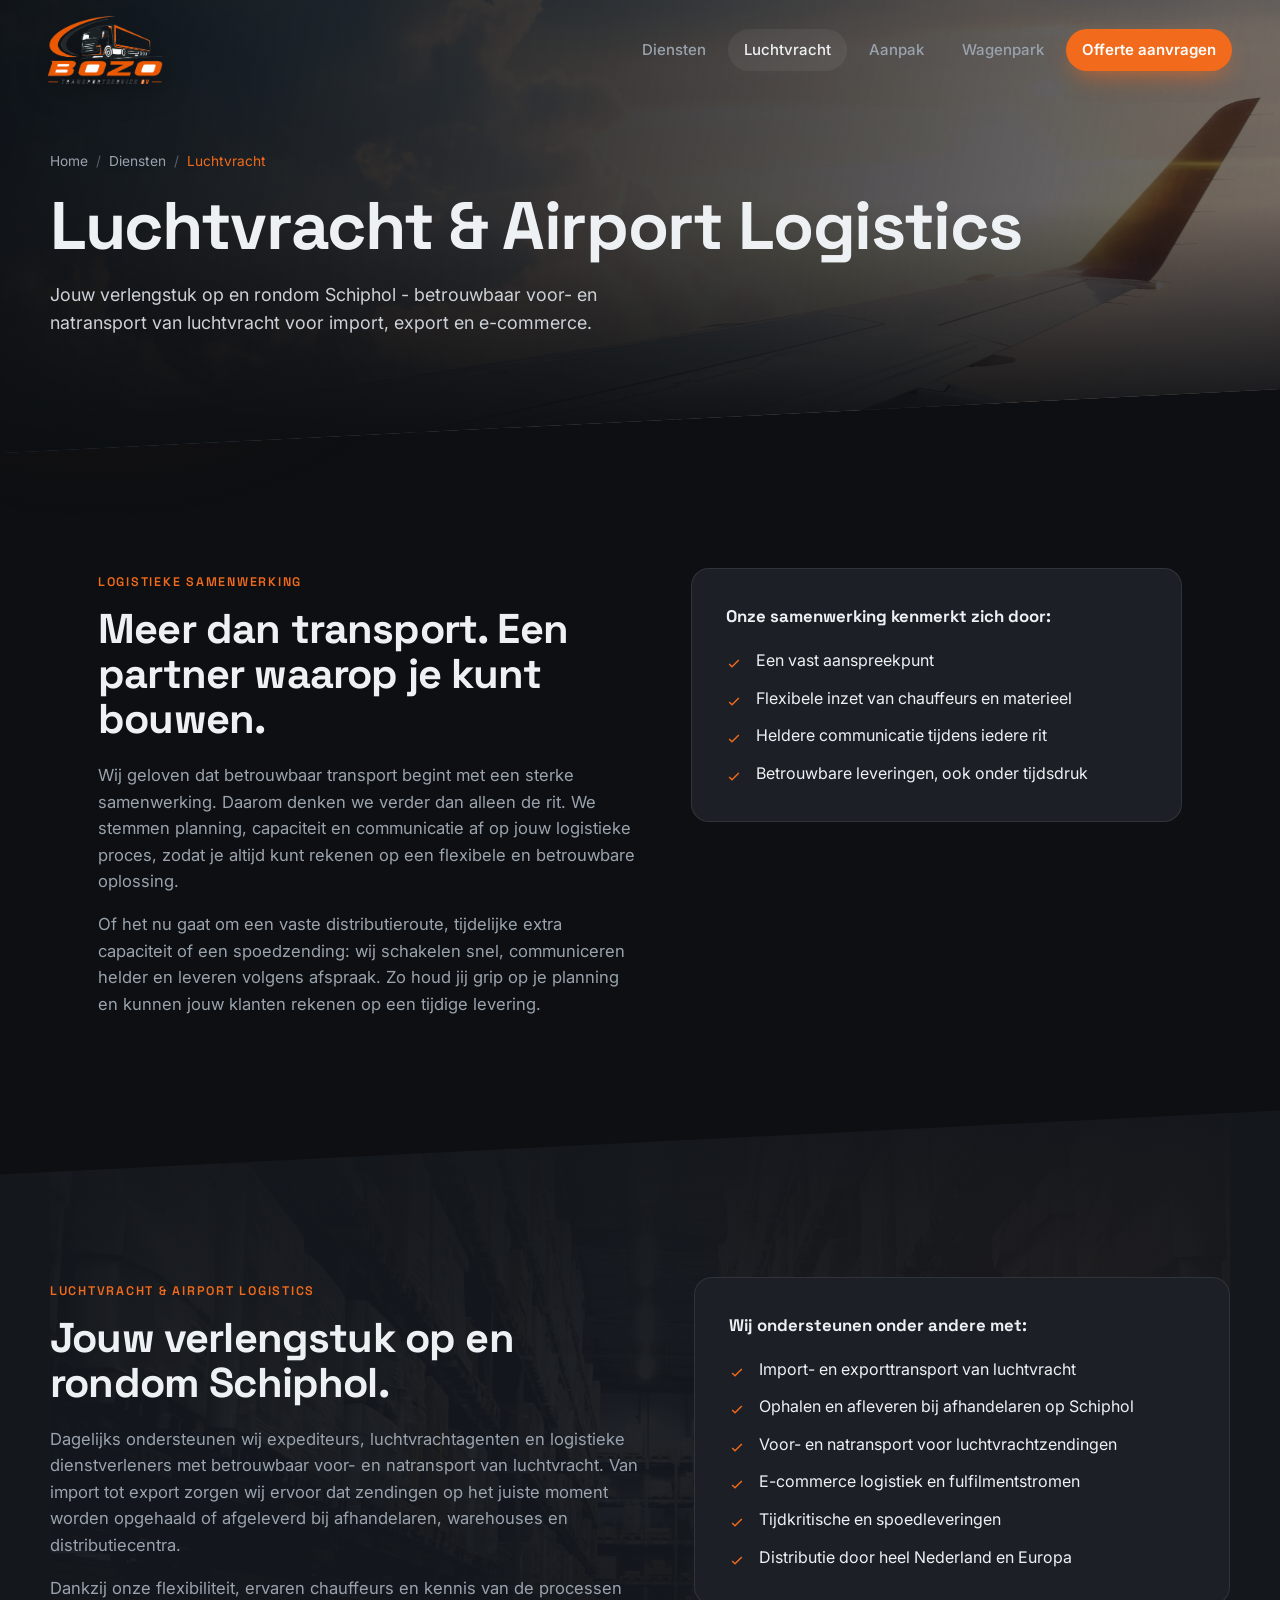
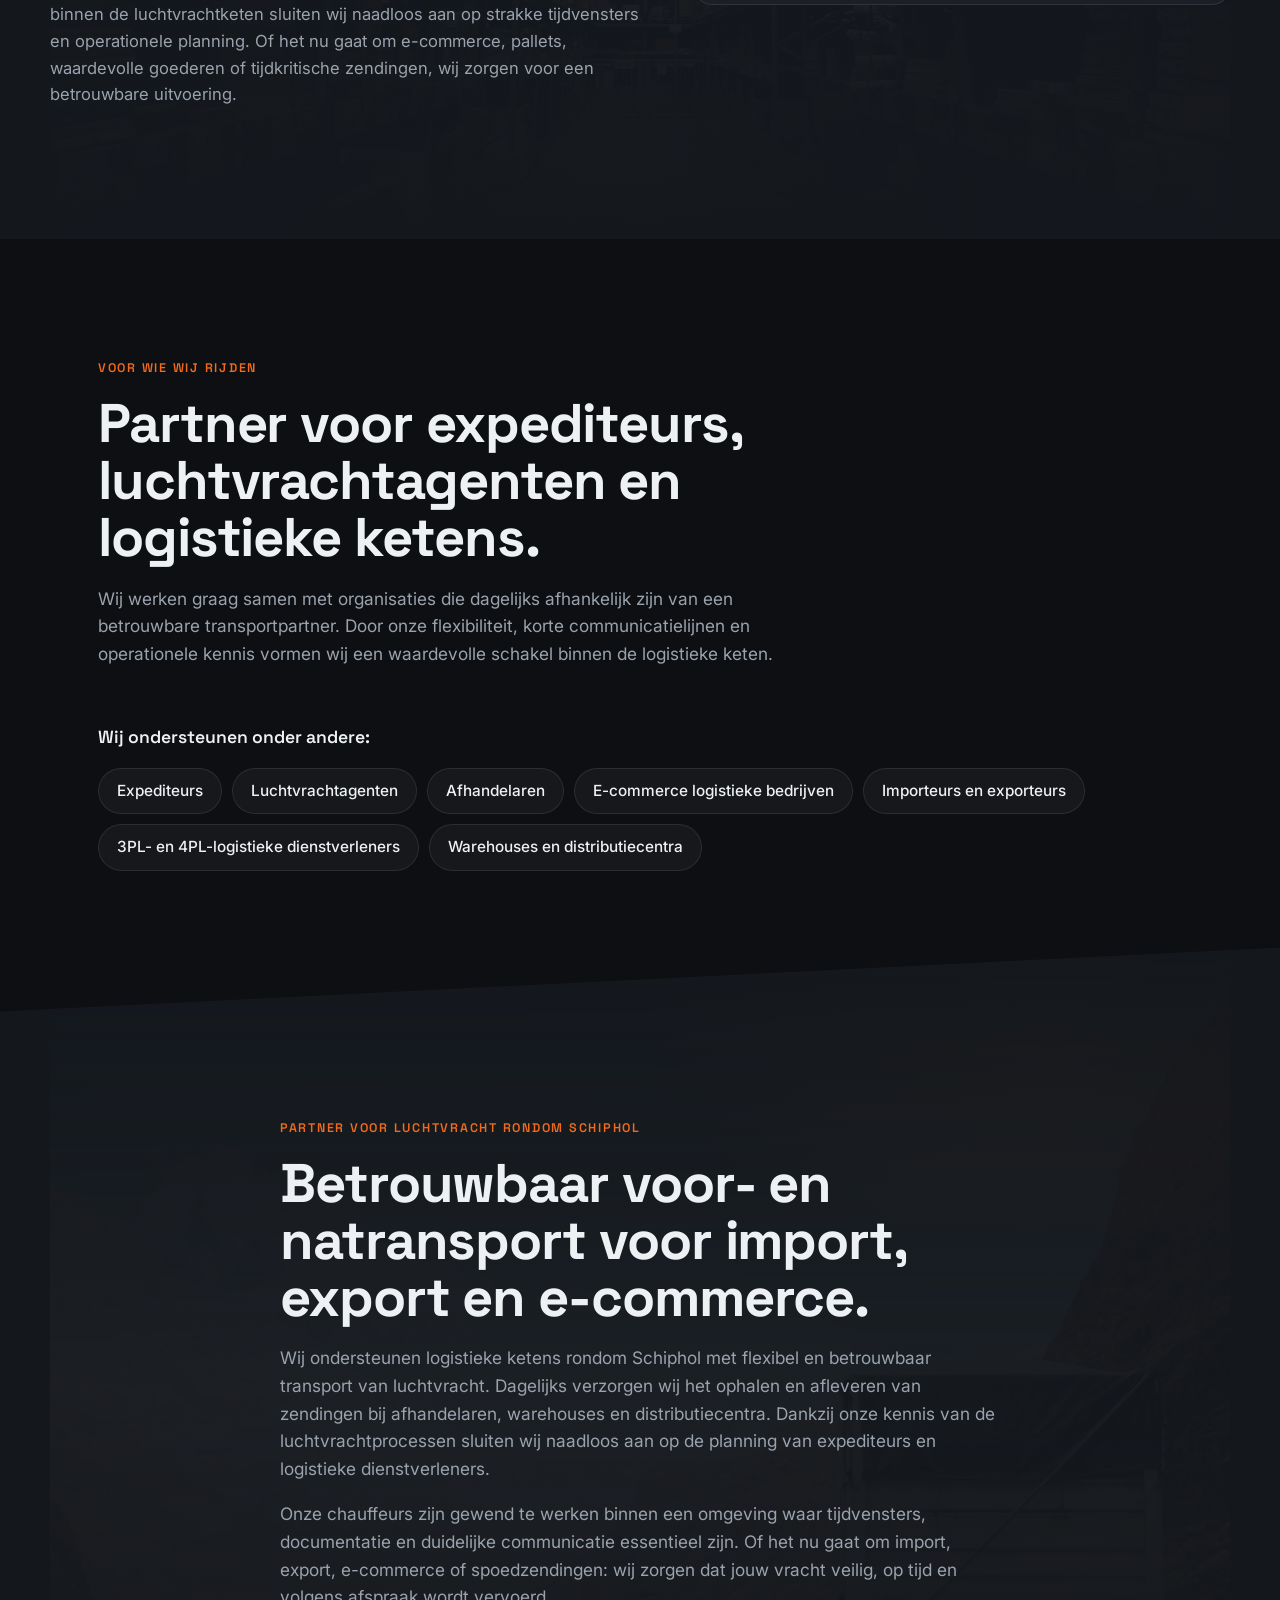
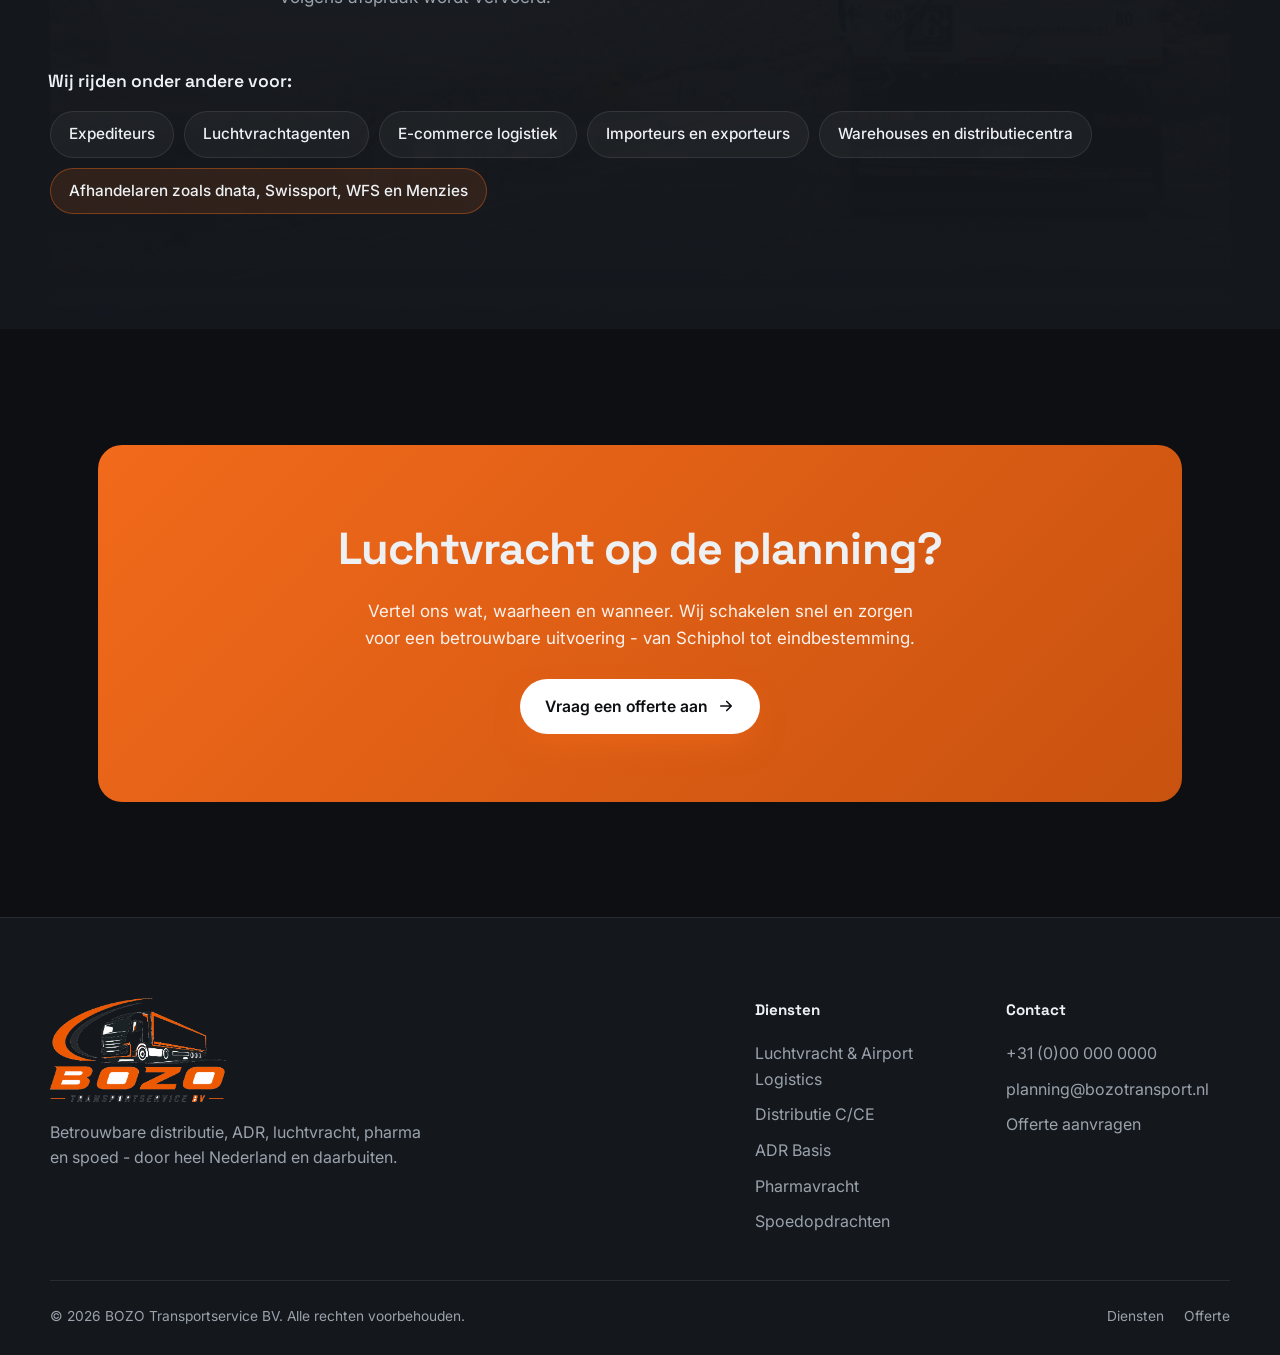
==== diensten/luchtvracht/index.html @ 722cf1f4 "Dienstenpagina + luchtvracht-submap met airport logistics content Co-Authored-By: Claude Opus 4.8 <n" ====
<!DOCTYPE html>
<html lang="nl">
<head>
  <meta charset="UTF-8" />
  <meta name="viewport" content="width=device-width, initial-scale=1.0" />
  <title>Luchtvracht &amp; Airport Logistics - BOZO Transportservice BV</title>
  <meta name="description" content="Betrouwbaar voor- en natransport van luchtvracht op en rondom Schiphol. BOZO Transportservice ondersteunt expediteurs, luchtvrachtagenten en logistieke ketens met import-, export- en e-commercetransport." />
  <link rel="icon" type="image/png" href="../../assets/logo.png" />
  <link rel="preconnect" href="https://fonts.googleapis.com" />
  <link rel="preconnect" href="https://fonts.gstatic.com" crossorigin />
  <link href="https://fonts.googleapis.com/css2?family=Space+Grotesk:wght@400;500;600;700&family=Inter:wght@400;500;600&display=swap" rel="stylesheet" />
  <link rel="stylesheet" href="../../styles.css" />
</head>
<body>
  <div class="bg-glow" aria-hidden="true"></div>

  <header class="nav scrolled" id="nav">
    <a href="../../" class="brand" aria-label="BOZO Transportservice home">
      <img src="../../assets/logo.png" alt="BOZO Transportservice BV" class="brand-logo" />
    </a>
    <nav class="nav-links" aria-label="Hoofdmenu">
      <a href="../">Diensten</a>
      <a href="./" class="active">Luchtvracht</a>
      <a href="../../#aanpak">Aanpak</a>
      <a href="../../#wagenpark">Wagenpark</a>
      <a href="../../#offerte" class="nav-cta">Offerte aanvragen</a>
    </nav>
    <button class="nav-toggle" id="navToggle" aria-label="Menu openen" aria-expanded="false">
      <span></span><span></span>
    </button>
  </header>

  <div class="mobile-menu" id="mobileMenu" aria-hidden="true">
    <a href="../">Diensten</a>
    <a href="./">Luchtvracht</a>
    <a href="../../#aanpak">Aanpak</a>
    <a href="../../#wagenpark">Wagenpark</a>
    <a href="../../#offerte">Offerte aanvragen</a>
  </div>

  <main>
    <section class="page-hero">
      <div class="page-hero-media" aria-hidden="true">
        <img src="../../assets/luchtvracht.jpg" alt="" />
      </div>
      <div class="page-hero-inner">
        <div class="breadcrumb reveal">
          <a href="../../">Home</a><span class="sep">/</span><a href="../">Diensten</a><span class="sep">/</span><span class="current">Luchtvracht</span>
        </div>
        <h1 class="reveal">Luchtvracht &amp; Airport Logistics</h1>
        <p class="lead reveal">Jouw verlengstuk op en rondom Schiphol - betrouwbaar voor- en natransport van luchtvracht voor import, export en e-commerce.</p>
      </div>
    </section>

    <!-- Blok 1: Logistieke samenwerking -->
    <section class="section">
      <div class="info-grid reveal">
        <div class="info-copy">
          <span class="eyebrow">Logistieke samenwerking</span>
          <h2>Meer dan transport. Een partner waarop je kunt bouwen.</h2>
          <p>Wij geloven dat betrouwbaar transport begint met een sterke samenwerking. Daarom denken we verder dan alleen de rit. We stemmen planning, capaciteit en communicatie af op jouw logistieke proces, zodat je altijd kunt rekenen op een flexibele en betrouwbare oplossing.</p>
          <p>Of het nu gaat om een vaste distributieroute, tijdelijke extra capaciteit of een spoedzending: wij schakelen snel, communiceren helder en leveren volgens afspraak. Zo houd jij grip op je planning en kunnen jouw klanten rekenen op een tijdige levering.</p>
        </div>
        <div class="info-card">
          <h3>Onze samenwerking kenmerkt zich door:</h3>
          <ul class="fleet-list">
            <li>Een vast aanspreekpunt</li>
            <li>Flexibele inzet van chauffeurs en materieel</li>
            <li>Heldere communicatie tijdens iedere rit</li>
            <li>Betrouwbare leveringen, ook onder tijdsdruk</li>
          </ul>
        </div>
      </div>
    </section>

    <!-- Blok 2: Luchtvracht & Airport Logistics -->
    <section class="section section-dark slant-top">
      <div class="band-media" aria-hidden="true">
        <img src="../../assets/warehouse.jpg" alt="" />
      </div>
      <div class="info-grid reveal">
        <div class="info-copy">
          <span class="eyebrow">Luchtvracht &amp; Airport Logistics</span>
          <h2>Jouw verlengstuk op en rondom Schiphol.</h2>
          <p>Dagelijks ondersteunen wij expediteurs, luchtvrachtagenten en logistieke dienstverleners met betrouwbaar voor- en natransport van luchtvracht. Van import tot export zorgen wij ervoor dat zendingen op het juiste moment worden opgehaald of afgeleverd bij afhandelaren, warehouses en distributiecentra.</p>
          <p>Dankzij onze flexibiliteit, ervaren chauffeurs en kennis van de processen binnen de luchtvrachtketen sluiten wij naadloos aan op strakke tijdvensters en operationele planning. Of het nu gaat om e-commerce, pallets, waardevolle goederen of tijdkritische zendingen, wij zorgen voor een betrouwbare uitvoering.</p>
        </div>
        <div class="info-card">
          <h3>Wij ondersteunen onder andere met:</h3>
          <ul class="fleet-list">
            <li>Import- en exporttransport van luchtvracht</li>
            <li>Ophalen en afleveren bij afhandelaren op Schiphol</li>
            <li>Voor- en natransport voor luchtvrachtzendingen</li>
            <li>E-commerce logistiek en fulfilmentstromen</li>
            <li>Tijdkritische en spoedleveringen</li>
            <li>Distributie door heel Nederland en Europa</li>
          </ul>
        </div>
      </div>
    </section>

    <!-- Blok 3: Voor wie wij rijden -->
    <section class="section">
      <div class="section-head reveal">
        <span class="eyebrow">Voor wie wij rijden</span>
        <h2>Partner voor expediteurs, luchtvrachtagenten en logistieke ketens.</h2>
        <p>Wij werken graag samen met organisaties die dagelijks afhankelijk zijn van een betrouwbare transportpartner. Door onze flexibiliteit, korte communicatielijnen en operationele kennis vormen wij een waardevolle schakel binnen de logistieke keten.</p>
      </div>
      <p class="prose-lead reveal">Wij ondersteunen onder andere:</p>
      <ul class="chip-list reveal">
        <li>Expediteurs</li>
        <li>Luchtvrachtagenten</li>
        <li>Afhandelaren</li>
        <li>E-commerce logistieke bedrijven</li>
        <li>Importeurs en exporteurs</li>
        <li>3PL- en 4PL-logistieke dienstverleners</li>
        <li>Warehouses en distributiecentra</li>
      </ul>
    </section>

    <!-- Blok 4: Partner voor luchtvracht rondom Schiphol -->
    <section class="section section-dark slant-top">
      <div class="band-media band-media--soft" aria-hidden="true">
        <img src="../../assets/fleet.jpg" alt="" />
      </div>
      <div class="section-head reveal">
        <span class="eyebrow">Partner voor luchtvracht rondom Schiphol</span>
        <h2>Betrouwbaar voor- en natransport voor import, export en e-commerce.</h2>
        <p>Wij ondersteunen logistieke ketens rondom Schiphol met flexibel en betrouwbaar transport van luchtvracht. Dagelijks verzorgen wij het ophalen en afleveren van zendingen bij afhandelaren, warehouses en distributiecentra. Dankzij onze kennis van de luchtvrachtprocessen sluiten wij naadloos aan op de planning van expediteurs en logistieke dienstverleners.</p>
        <p>Onze chauffeurs zijn gewend te werken binnen een omgeving waar tijdvensters, documentatie en duidelijke communicatie essentieel zijn. Of het nu gaat om import, export, e-commerce of spoedzendingen: wij zorgen dat jouw vracht veilig, op tijd en volgens afspraak wordt vervoerd.</p>
      </div>
      <p class="prose-lead reveal">Wij rijden onder andere voor:</p>
      <ul class="chip-list reveal">
        <li>Expediteurs</li>
        <li>Luchtvrachtagenten</li>
        <li>E-commerce logistiek</li>
        <li>Importeurs en exporteurs</li>
        <li>Warehouses en distributiecentra</li>
        <li class="highlight">Afhandelaren zoals dnata, Swissport, WFS en Menzies</li>
      </ul>
    </section>

    <section class="section">
      <div class="cta-banner reveal">
        <h2>Luchtvracht op de planning?</h2>
        <p>Vertel ons wat, waarheen en wanneer. Wij schakelen snel en zorgen voor een betrouwbare uitvoering - van Schiphol tot eindbestemming.</p>
        <a href="../../#offerte" class="btn btn-primary">Vraag een offerte aan
          <svg viewBox="0 0 24 24" width="18" height="18" fill="none" stroke="currentColor" stroke-width="2.2" stroke-linecap="round" stroke-linejoin="round"><path d="M5 12h14M13 6l6 6-6 6"/></svg>
        </a>
      </div>
    </section>
  </main>

  <footer class="footer">
    <div class="footer-top">
      <div class="footer-brand">
        <img src="../../assets/logo.png" alt="BOZO Transportservice BV" class="footer-logo" />
        <p>Betrouwbare distributie, ADR, luchtvracht, pharma en spoed - door heel Nederland en daarbuiten.</p>
      </div>
      <div class="footer-cols">
        <div class="footer-col">
          <h4>Diensten</h4>
          <a href="./">Luchtvracht &amp; Airport Logistics</a>
          <a href="../">Distributie C/CE</a>
          <a href="../">ADR Basis</a>
          <a href="../">Pharmavracht</a>
          <a href="../">Spoedopdrachten</a>
        </div>
        <div class="footer-col">
          <h4>Contact</h4>
          <a href="tel:+31000000000">+31 (0)00 000 0000</a>
          <a href="mailto:planning@bozotransport.nl">planning@bozotransport.nl</a>
          <a href="../../#offerte">Offerte aanvragen</a>
        </div>
      </div>
    </div>
    <div class="footer-bottom">
      <span>&copy; <span id="year"></span> BOZO Transportservice BV. Alle rechten voorbehouden.</span>
      <span class="footer-links">
        <a href="../">Diensten</a>
        <a href="../../#offerte">Offerte</a>
      </span>
    </div>
  </footer>

  <script src="../../script.js"></script>
</body>
</html>
---- styles.css ----
/* ============================================================
   BOZO Transportservice BV  -  custom stylesheet
   Tech & dynamisch  -  orange / charcoal
   ============================================================ */

:root {
  --orange:      #f26a1b;
  --orange-soft: #ff8a3d;
  --ink:         #0d0f12;   /* near-black */
  --ink-2:       #14171c;   /* dark panel */
  --ink-3:       #1c2026;   /* card */
  --line:        rgba(255,255,255,.09);
  --text:        #eef1f4;
  --muted:       #9aa3ad;
  --radius:      18px;
  --maxw:        1180px;
  --ease:        cubic-bezier(.2,.7,.2,1);
}

* { margin: 0; padding: 0; box-sizing: border-box; }

html { scroll-behavior: smooth; }

body {
  background: var(--ink);
  color: var(--text);
  font-family: 'Inter', system-ui, -apple-system, sans-serif;
  line-height: 1.6;
  overflow-x: hidden;
  -webkit-font-smoothing: antialiased;
}

h1, h2, h3, h4, .brand-text { font-family: 'Space Grotesk', sans-serif; }

a { color: inherit; text-decoration: none; }
img { display: block; max-width: 100%; }

.accent { color: var(--orange); }

/* ambient glow */
.bg-glow {
  position: fixed; inset: 0; z-index: 0; pointer-events: none;
  background:
    radial-gradient(560px 360px at 78% -4%, rgba(242,106,27,.22), transparent 70%),
    radial-gradient(620px 520px at 8% 18%, rgba(242,106,27,.08), transparent 70%);
}

main, .footer { position: relative; z-index: 1; }

/* ------------------------------------------------------------ NAV */
.nav {
  position: fixed; top: 0; left: 0; right: 0; z-index: 50;
  display: flex; align-items: center; justify-content: space-between;
  padding: 16px clamp(18px, 4vw, 48px);
  transition: background .3s var(--ease), border-color .3s var(--ease), padding .3s var(--ease);
  border-bottom: 1px solid transparent;
}
.nav.scrolled {
  background: rgba(13,15,18,.82);
  backdrop-filter: blur(14px);
  border-bottom-color: var(--line);
  padding-top: 10px; padding-bottom: 10px;
}
.brand { display: inline-flex; align-items: center; }
.brand-logo {
  height: 68px; width: auto;
  filter: drop-shadow(0 6px 16px rgba(0,0,0,.45));
  transition: height .3s var(--ease), transform .3s var(--ease);
}
.nav.scrolled .brand-logo { height: 56px; }
.brand-logo:hover { transform: translateY(-2px); }

.nav-links { display: flex; align-items: center; gap: 6px; }
.nav-links a {
  padding: 9px 16px; border-radius: 999px; font-size: .94rem; font-weight: 500;
  color: var(--muted); transition: color .2s, background .2s;
}
.nav-links a:hover { color: var(--text); background: rgba(255,255,255,.05); }
.nav-cta {
  background: var(--orange) !important; color: #fff !important;
  font-weight: 600 !important;
  box-shadow: 0 10px 24px -8px rgba(242,106,27,.7);
}
.nav-cta:hover { background: var(--orange-soft) !important; transform: translateY(-1px); }

.nav-toggle { display: none; flex-direction: column; gap: 6px; background: none; border: 0; cursor: pointer; padding: 8px; }
.nav-toggle span { width: 26px; height: 2px; background: var(--text); transition: .3s var(--ease); }
.nav-toggle.open span:first-child { transform: translateY(8px) rotate(45deg); }
.nav-toggle.open span:last-child { transform: translateY(-0px) rotate(-45deg); }

.mobile-menu {
  position: fixed; inset: 0 0 auto 0; z-index: 45;
  background: rgba(13,15,18,.97); backdrop-filter: blur(16px);
  display: flex; flex-direction: column; padding: 120px 28px 32px;
  gap: 6px; transform: translateY(-110%); transition: transform .4s var(--ease);
  border-bottom: 1px solid var(--line);
}
.mobile-menu.open { transform: translateY(0); }
.mobile-menu a { font-family: 'Space Grotesk'; font-size: 1.5rem; padding: 14px 4px; border-bottom: 1px solid var(--line); }

/* ------------------------------------------------------------ BUTTONS */
.btn {
  display: inline-flex; align-items: center; gap: 9px;
  padding: 14px 24px; border-radius: 999px; font-weight: 600; font-size: .98rem;
  cursor: pointer; border: 1px solid transparent; transition: all .25s var(--ease);
}
.btn svg { transition: transform .25s var(--ease); }
.btn:hover svg { transform: translateX(4px); }
.btn-primary { background: var(--orange); color: #fff; box-shadow: 0 14px 34px -12px rgba(242,106,27,.8); }
.btn-primary:hover { background: var(--orange-soft); transform: translateY(-2px); box-shadow: 0 20px 40px -12px rgba(242,106,27,.85); }
.btn-ghost { background: rgba(255,255,255,.04); border-color: var(--line); color: var(--text); }
.btn-ghost:hover { background: rgba(255,255,255,.09); transform: translateY(-2px); }
.btn-block { width: 100%; justify-content: center; margin-top: 6px; }

/* ------------------------------------------------------------ HERO */
.hero {
  position: relative; min-height: 100svh;
  display: flex; align-items: center;
  padding: 120px clamp(18px,4vw,48px) 120px;
  /* diagonal cut into the next section */
  clip-path: polygon(0 0, 100% 0, 100% calc(100% - 6vw), 0 100%);
}
.hero-media { position: absolute; inset: 0; z-index: -1; }
.hero-media img { width: 100%; height: 100%; object-fit: cover; object-position: 60% center; }
.hero-shade {
  position: absolute; inset: 0;
  background:
    linear-gradient(100deg, rgba(13,15,18,.96) 0%, rgba(13,15,18,.82) 38%, rgba(13,15,18,.45) 68%, rgba(13,15,18,.7) 100%),
    linear-gradient(0deg, rgba(13,15,18,.95) 2%, transparent 40%),
    radial-gradient(700px 380px at 12% 60%, rgba(242,106,27,.28), transparent 70%);
}
.hero-inner { max-width: var(--maxw); width: 100%; margin: 0 auto; }

.hero-tag {
  display: inline-flex; align-items: center; gap: 10px;
  padding: 8px 16px; border-radius: 999px; font-size: .85rem; font-weight: 500;
  background: rgba(255,255,255,.06); border: 1px solid var(--line); color: var(--text);
  margin-bottom: 26px;
}
.pulse { width: 9px; height: 9px; border-radius: 50%; background: var(--orange); box-shadow: 0 0 0 0 rgba(242,106,27,.7); animation: pulse 2s infinite; }
@keyframes pulse { 0%{box-shadow:0 0 0 0 rgba(242,106,27,.6)} 70%{box-shadow:0 0 0 12px rgba(242,106,27,0)} 100%{box-shadow:0 0 0 0 rgba(242,106,27,0)} }

.hero-title { font-size: clamp(2.8rem, 8vw, 6rem); line-height: .98; letter-spacing: -.02em; font-weight: 700; }
.hero-title .line { display: block; overflow: hidden; }
.hero-sub { max-width: 620px; margin: 26px 0 0; color: #d3d8dd; font-size: clamp(1rem,1.4vw,1.18rem); }
.hero-sub--2 { color: var(--muted); font-size: clamp(.95rem,1.2vw,1.02rem); margin-top: 16px; margin-bottom: 34px; }
.hero-actions { margin-top: 34px; }
.hero-actions { display: flex; flex-wrap: wrap; gap: 14px; }

.hero-stats { display: flex; flex-wrap: wrap; gap: clamp(24px,5vw,64px); margin-top: 56px; }
.stat { display: flex; flex-direction: column; }
.stat .num, .stat .suffix { font-family: 'Space Grotesk'; font-size: clamp(2rem,4vw,2.8rem); font-weight: 700; line-height: 1; }
.stat .suffix { color: var(--orange); display: inline; }
.stat > .num { display: inline; }
.stat small { color: var(--muted); margin-top: 8px; font-size: .9rem; }

/* ------------------------------------------------------------ MARQUEE */
.marquee {
  background: var(--orange); color: #fff; overflow: hidden;
  padding: 16px 0; white-space: nowrap;
  border-top: 1px solid rgba(255,255,255,.2); border-bottom: 1px solid rgba(0,0,0,.15);
  margin-top: -4vw; position: relative; z-index: 2;
}
.marquee-track { display: inline-flex; align-items: center; gap: 28px; animation: marquee 26s linear infinite; }
.marquee-track span { font-family: 'Space Grotesk'; font-weight: 600; font-size: 1.05rem; letter-spacing: .02em; }
.marquee-track .dot { opacity: .55; }
@keyframes marquee { to { transform: translateX(-50%); } }

/* ------------------------------------------------------------ SECTIONS */
.section { position: relative; padding: clamp(72px,9vw,128px) clamp(18px,4vw,48px); max-width: var(--maxw); margin: 0 auto; }
.section-dark { max-width: none; margin: 0; }
.section-dark > * { max-width: var(--maxw); margin-left: auto; margin-right: auto; }

/* diagonal section variants */
.slant-top    { clip-path: polygon(0 5vw, 100% 0, 100% 100%, 0 100%); margin-top: -3vw; padding-top: clamp(110px,13vw,180px); }
.slant-bottom { clip-path: polygon(0 0, 100% 0, 100% calc(100% - 5vw), 0 100%); padding-bottom: clamp(110px,13vw,180px); }

.section-dark { background: var(--ink-2); }
.band-media { position: absolute; inset: 0; z-index: 0; overflow: hidden; }
.band-media img { width: 100%; height: 100%; object-fit: cover; opacity: .14; }
.band-media::after {
  content: ""; position: absolute; inset: 0;
  background: linear-gradient(180deg, var(--ink-2) 0%, rgba(20,23,28,.6) 45%, var(--ink-2) 100%),
              radial-gradient(600px 300px at 85% 10%, rgba(242,106,27,.18), transparent 70%);
}
.band-media--soft img { opacity: .1; }
.section-dark > *:not(.band-media) { position: relative; z-index: 1; }

.section-head { max-width: 720px; margin-bottom: 56px; }
.eyebrow {
  display: inline-block; font-family: 'Space Grotesk'; font-weight: 600;
  letter-spacing: .14em; text-transform: uppercase; font-size: .78rem;
  color: var(--orange); margin-bottom: 16px;
}
.section-head h2, .fleet-copy h2, .quote-intro h2 {
  font-size: clamp(2rem, 4.6vw, 3.4rem); line-height: 1.05; letter-spacing: -.02em; font-weight: 700;
}
.section-head p { color: var(--muted); margin-top: 18px; font-size: 1.08rem; }

/* ------------------------------------------------------------ SERVICES */
.services { display: grid; grid-template-columns: repeat(3, 1fr); gap: 18px; }
.service {
  position: relative; background: var(--ink-3); border: 1px solid var(--line);
  border-radius: var(--radius); padding: 30px 28px 32px; overflow: hidden;
  transition: transform .35s var(--ease), border-color .35s var(--ease), background .35s var(--ease);
}
.service::before {
  content: ""; position: absolute; left: 0; top: 0; height: 3px; width: 0; background: var(--orange);
  transition: width .4s var(--ease);
}
.service:hover { transform: translateY(-6px); border-color: rgba(242,106,27,.45); background: #20252c; }
.service:hover::before { width: 100%; }
.service-top { display: flex; align-items: center; justify-content: space-between; margin-bottom: 22px; }
.service-num { font-family: 'Space Grotesk'; font-weight: 700; color: rgba(255,255,255,.16); font-size: 2.4rem; line-height: 1; }
.service-icon { width: 48px; height: 48px; display: grid; place-items: center; border-radius: 12px; background: rgba(242,106,27,.12); color: var(--orange); border: 1px solid rgba(242,106,27,.25); }
.service-icon svg { width: 26px; height: 26px; }
.service h3 { font-size: 1.28rem; margin-bottom: 10px; letter-spacing: -.01em; }
.service p { color: var(--muted); font-size: .98rem; }

/* featured service (Luchtvracht) */
.service-feature {
  background: linear-gradient(160deg, rgba(242,106,27,.16), rgba(28,32,38,.6));
  border-color: rgba(242,106,27,.5);
}
.service-feature::before { width: 100%; }
.service-feature .service-icon { background: var(--orange); color: #fff; border-color: transparent; }
.service-feature .service-num { color: rgba(242,106,27,.35); }
.service-flag {
  display: inline-block; margin-bottom: 10px; padding: 4px 12px; border-radius: 999px;
  background: var(--orange); color: #fff; font-family: 'Space Grotesk'; font-weight: 600;
  font-size: .72rem; letter-spacing: .08em; text-transform: uppercase;
}

.service-cta {
  background: linear-gradient(135deg, var(--orange), #c8520f);
  border: 0; display: flex; flex-direction: column; justify-content: center; color: #fff;
}
.service-cta::before { display: none; }
.service-cta:hover { transform: translateY(-6px); background: linear-gradient(135deg, var(--orange-soft), var(--orange)); }
.service-cta h3 { font-size: 1.5rem; }
.service-cta p { color: rgba(255,255,255,.9); }
.service-cta-arrow { position: absolute; top: 24px; right: 24px; opacity: .9; transition: transform .3s var(--ease); }
.service-cta:hover .service-cta-arrow { transform: translate(4px,-4px); }

/* ------------------------------------------------------------ STEPS */
.steps { display: grid; grid-template-columns: repeat(4, 1fr); gap: 18px; }
.step { position: relative; padding: 28px 22px; background: rgba(255,255,255,.03); border: 1px solid var(--line); border-radius: var(--radius); }
.step-line { position: absolute; top: 50px; right: -9px; width: 18px; height: 2px; background: var(--orange); opacity: .5; }
.step-num { font-family: 'Space Grotesk'; font-weight: 700; color: var(--orange); font-size: 1.1rem; }
.step h3 { margin: 14px 0 8px; font-size: 1.2rem; }
.step p { color: var(--muted); font-size: .95rem; }

/* ------------------------------------------------------------ FLEET */
.fleet { display: grid; grid-template-columns: 1fr 1fr; gap: clamp(32px,5vw,72px); align-items: center; }
.fleet-copy p { color: var(--muted); margin: 20px 0 24px; font-size: 1.05rem; }
.fleet-list { list-style: none; display: grid; gap: 12px; margin-bottom: 30px; }
.fleet-list li { position: relative; padding-left: 30px; color: var(--text); }
.fleet-list li::before {
  content: ""; position: absolute; left: 0; top: 7px; width: 16px; height: 16px;
  background: var(--orange); border-radius: 4px;
  -webkit-mask: url("data:image/svg+xml,%3Csvg xmlns='http://www.w3.org/2000/svg' viewBox='0 0 24 24'%3E%3Cpath fill='%23000' d='M9 16.2l-3.5-3.5L4 14.2 9 19.2 20 8.2l-1.5-1.5z'/%3E%3C/svg%3E") center/contain no-repeat;
          mask: url("data:image/svg+xml,%3Csvg xmlns='http://www.w3.org/2000/svg' viewBox='0 0 24 24'%3E%3Cpath fill='%23000' d='M9 16.2l-3.5-3.5L4 14.2 9 19.2 20 8.2l-1.5-1.5z'/%3E%3C/svg%3E") center/contain no-repeat;
}

.fleet-visual { display: grid; gap: 16px; }
.fleet-photo { position: relative; border-radius: var(--radius); overflow: hidden; border: 1px solid var(--line); box-shadow: 0 30px 60px -30px rgba(0,0,0,.8); }
.fleet-photo img { width: 100%; height: 320px; object-fit: cover; transition: transform .8s var(--ease); }
.fleet-photo:hover img { transform: scale(1.06); }
.fleet-photo-tag {
  position: absolute; left: 14px; bottom: 14px; padding: 7px 14px; border-radius: 999px;
  background: rgba(13,15,18,.7); backdrop-filter: blur(8px); border: 1px solid var(--line);
  font-size: .82rem; font-weight: 500;
}
.fleet-badges { display: grid; grid-template-columns: repeat(4, 1fr); gap: 10px; }
.fleet-badge { background: var(--ink-3); border: 1px solid var(--line); border-radius: 14px; padding: 16px 12px; text-align: center; transition: border-color .3s, transform .3s; }
.fleet-badge:hover { border-color: rgba(242,106,27,.45); transform: translateY(-4px); }
.fleet-badge span { display: block; font-family: 'Space Grotesk'; font-weight: 700; font-size: 1.5rem; color: var(--orange); }
.fleet-badge small { color: var(--muted); font-size: .76rem; line-height: 1.3; display: block; margin-top: 6px; }

/* ------------------------------------------------------------ QUOTE */
.quote { display: grid; grid-template-columns: .85fr 1.15fr; gap: clamp(32px,5vw,64px); align-items: start; }
.quote-intro p { color: var(--muted); margin: 18px 0 28px; font-size: 1.05rem; }
.quote-contact { display: grid; gap: 12px; }
.quote-contact-item { display: inline-flex; align-items: center; gap: 12px; color: var(--text); font-weight: 500; transition: color .2s; }
.quote-contact-item svg { color: var(--orange); }
.quote-contact-item:hover { color: var(--orange); }

.quote-form { background: var(--ink-3); border: 1px solid var(--line); border-radius: var(--radius); padding: clamp(22px,3vw,34px); }
.field-row { display: grid; grid-template-columns: 1fr 1fr; gap: 16px; }
.field { margin-bottom: 16px; display: flex; flex-direction: column; }
.field label { font-size: .85rem; font-weight: 500; color: var(--muted); margin-bottom: 8px; }
.field input, .field select, .field textarea {
  background: var(--ink); border: 1px solid var(--line); border-radius: 12px;
  padding: 13px 15px; color: var(--text); font-family: inherit; font-size: .98rem;
  transition: border-color .2s, box-shadow .2s; resize: vertical;
}
.field input:focus, .field select:focus, .field textarea:focus {
  outline: none; border-color: var(--orange); box-shadow: 0 0 0 3px rgba(242,106,27,.18);
}
.field input.invalid, .field textarea.invalid { border-color: #ff5a5a; box-shadow: 0 0 0 3px rgba(255,90,90,.15); }
.field select { appearance: none; background-image: url("data:image/svg+xml,%3Csvg xmlns='http://www.w3.org/2000/svg' width='16' height='16' viewBox='0 0 24 24' fill='none' stroke='%239aa3ad' stroke-width='2'%3E%3Cpath d='M6 9l6 6 6-6'/%3E%3C/svg%3E"); background-repeat: no-repeat; background-position: right 14px center; padding-right: 40px; }
.form-status { margin-top: 14px; font-size: .92rem; min-height: 1.2em; }
.form-status.ok { color: #4ade80; }
.form-status.err { color: #ff7a7a; }

/* ------------------------------------------------------------ FOOTER */
.footer { background: var(--ink-2); border-top: 1px solid var(--line); padding: clamp(56px,7vw,80px) clamp(18px,4vw,48px) 28px; }
.footer-top { max-width: var(--maxw); margin: 0 auto; display: grid; grid-template-columns: 1.4fr 1fr; gap: 40px; padding-bottom: 40px; border-bottom: 1px solid var(--line); }
.footer-logo { height: 104px; width: auto; }
.footer-brand p { color: var(--muted); margin-top: 18px; max-width: 380px; }
.footer-cols { display: grid; grid-template-columns: 1fr 1fr; gap: 28px; }
.footer-col h4 { font-size: .95rem; margin-bottom: 14px; }
.footer-col a { display: block; color: var(--muted); padding: 5px 0; transition: color .2s; }
.footer-col a:hover { color: var(--orange); }
.footer-bottom { max-width: var(--maxw); margin: 24px auto 0; display: flex; justify-content: space-between; flex-wrap: wrap; gap: 12px; color: var(--muted); font-size: .86rem; }
.footer-links { display: flex; gap: 20px; }
.footer-links a:hover { color: var(--orange); }

/* ------------------------------------------------------------ SUBPAGES */
/* active nav link */
.nav-links a.active { color: var(--text); background: rgba(255,255,255,.06); }

/* compact page hero */
.page-hero {
  position: relative; padding: 150px clamp(18px,4vw,48px) clamp(70px,9vw,120px);
  overflow: hidden;
  clip-path: polygon(0 0, 100% 0, 100% calc(100% - 5vw), 0 100%);
}
.page-hero-media { position: absolute; inset: 0; z-index: -1; }
.page-hero-media img { width: 100%; height: 100%; object-fit: cover; object-position: center; }
.page-hero-media::after {
  content: ""; position: absolute; inset: 0;
  background:
    linear-gradient(100deg, rgba(13,15,18,.95) 0%, rgba(13,15,18,.8) 45%, rgba(13,15,18,.55) 100%),
    linear-gradient(0deg, rgba(13,15,18,.98) 3%, transparent 55%),
    radial-gradient(700px 360px at 15% 70%, rgba(242,106,27,.26), transparent 70%);
}
.page-hero-inner { max-width: var(--maxw); margin: 0 auto; }
.breadcrumb { display: flex; align-items: center; gap: 8px; font-size: .86rem; color: var(--muted); margin-bottom: 20px; }
.breadcrumb a { color: var(--muted); transition: color .2s; }
.breadcrumb a:hover { color: var(--orange); }
.breadcrumb .sep { opacity: .5; }
.breadcrumb .current { color: var(--orange); }
.page-hero h1 { font-family: 'Space Grotesk'; font-size: clamp(2.4rem,6vw,4.2rem); line-height: 1.02; letter-spacing: -.02em; font-weight: 700; }
.page-hero .lead { max-width: 640px; margin-top: 20px; color: #cdd2d8; font-size: clamp(1.02rem,1.4vw,1.2rem); }

/* prose content block */
.prose { max-width: 760px; }
.prose p { color: var(--muted); font-size: 1.06rem; margin-bottom: 18px; }
.prose p strong { color: var(--text); }
.prose-lead { color: var(--text) !important; font-weight: 600; font-family: 'Space Grotesk'; margin: 26px 0 16px !important; font-size: 1.1rem !important; }

/* two-column info layout: copy + list card */
.info-grid { display: grid; grid-template-columns: 1.05fr .95fr; gap: clamp(28px,4vw,56px); align-items: start; }
.info-copy .eyebrow { margin-bottom: 14px; }
.info-copy h2 { font-family: 'Space Grotesk'; font-size: clamp(1.7rem,3.4vw,2.6rem); line-height: 1.08; letter-spacing: -.02em; font-weight: 700; margin-bottom: 20px; }
.info-copy p { color: var(--muted); font-size: 1.04rem; margin-bottom: 16px; }
.info-card { background: var(--ink-3); border: 1px solid var(--line); border-radius: var(--radius); padding: clamp(24px,3vw,34px); position: sticky; top: 100px; }
.info-card h3 { font-size: 1.05rem; margin-bottom: 18px; color: var(--text); }
.info-card .fleet-list { margin-bottom: 0; }

/* audience chips */
.chip-list { list-style: none; display: flex; flex-wrap: wrap; gap: 10px; margin-top: 4px; }
.chip-list li {
  padding: 10px 18px; border-radius: 999px; background: rgba(255,255,255,.04);
  border: 1px solid var(--line); font-weight: 500; font-size: .96rem;
  transition: border-color .25s var(--ease), transform .25s var(--ease), background .25s var(--ease);
}
.chip-list li:hover { border-color: rgba(242,106,27,.5); background: rgba(242,106,27,.1); transform: translateY(-2px); }
.chip-list li.highlight { border-color: rgba(242,106,27,.4); background: rgba(242,106,27,.12); color: var(--text); }

/* page CTA banner */
.cta-banner {
  max-width: var(--maxw); margin: 0 auto; text-align: center;
  background: linear-gradient(135deg, var(--orange), #c8520f);
  border-radius: calc(var(--radius) + 6px); padding: clamp(40px,6vw,68px) clamp(24px,4vw,48px);
}
.cta-banner h2 { font-family: 'Space Grotesk'; font-size: clamp(1.8rem,4vw,2.8rem); font-weight: 700; letter-spacing: -.02em; }
.cta-banner p { color: rgba(255,255,255,.92); margin: 14px auto 26px; max-width: 560px; font-size: 1.06rem; }
.cta-banner .btn { background: #fff; color: var(--ink); }
.cta-banner .btn:hover { background: var(--ink); color: #fff; }

@media (max-width: 920px) {
  .info-grid { grid-template-columns: 1fr; }
  .info-card { position: static; }
}
@media (max-width: 680px) {
  .page-hero { clip-path: polygon(0 0, 100% 0, 100% calc(100% - 9vw), 0 100%); }
}

/* ------------------------------------------------------------ REVEAL ANIM */
.reveal { opacity: 0; transform: translateY(26px); transition: opacity .7s var(--ease), transform .7s var(--ease); }
.reveal.in { opacity: 1; transform: none; }

@media (prefers-reduced-motion: reduce) {
  * { animation: none !important; scroll-behavior: auto; }
  .reveal { opacity: 1; transform: none; transition: none; }
}

/* ------------------------------------------------------------ RESPONSIVE */
@media (max-width: 920px) {
  .services { grid-template-columns: repeat(2, 1fr); }
  .steps { grid-template-columns: repeat(2, 1fr); }
  .step-line { display: none; }
  .fleet { grid-template-columns: 1fr; }
  .quote { grid-template-columns: 1fr; }
  .footer-top { grid-template-columns: 1fr; }
}
@media (max-width: 680px) {
  .nav-links { display: none; }
  .nav-toggle { display: flex; }
  .services { grid-template-columns: 1fr; }
  .steps { grid-template-columns: 1fr; }
  .fleet-badges { grid-template-columns: repeat(2, 1fr); }
  .field-row { grid-template-columns: 1fr; }
  .hero { clip-path: polygon(0 0, 100% 0, 100% calc(100% - 9vw), 0 100%); }
  .slant-top { clip-path: polygon(0 7vw, 100% 0, 100% 100%, 0 100%); }
}
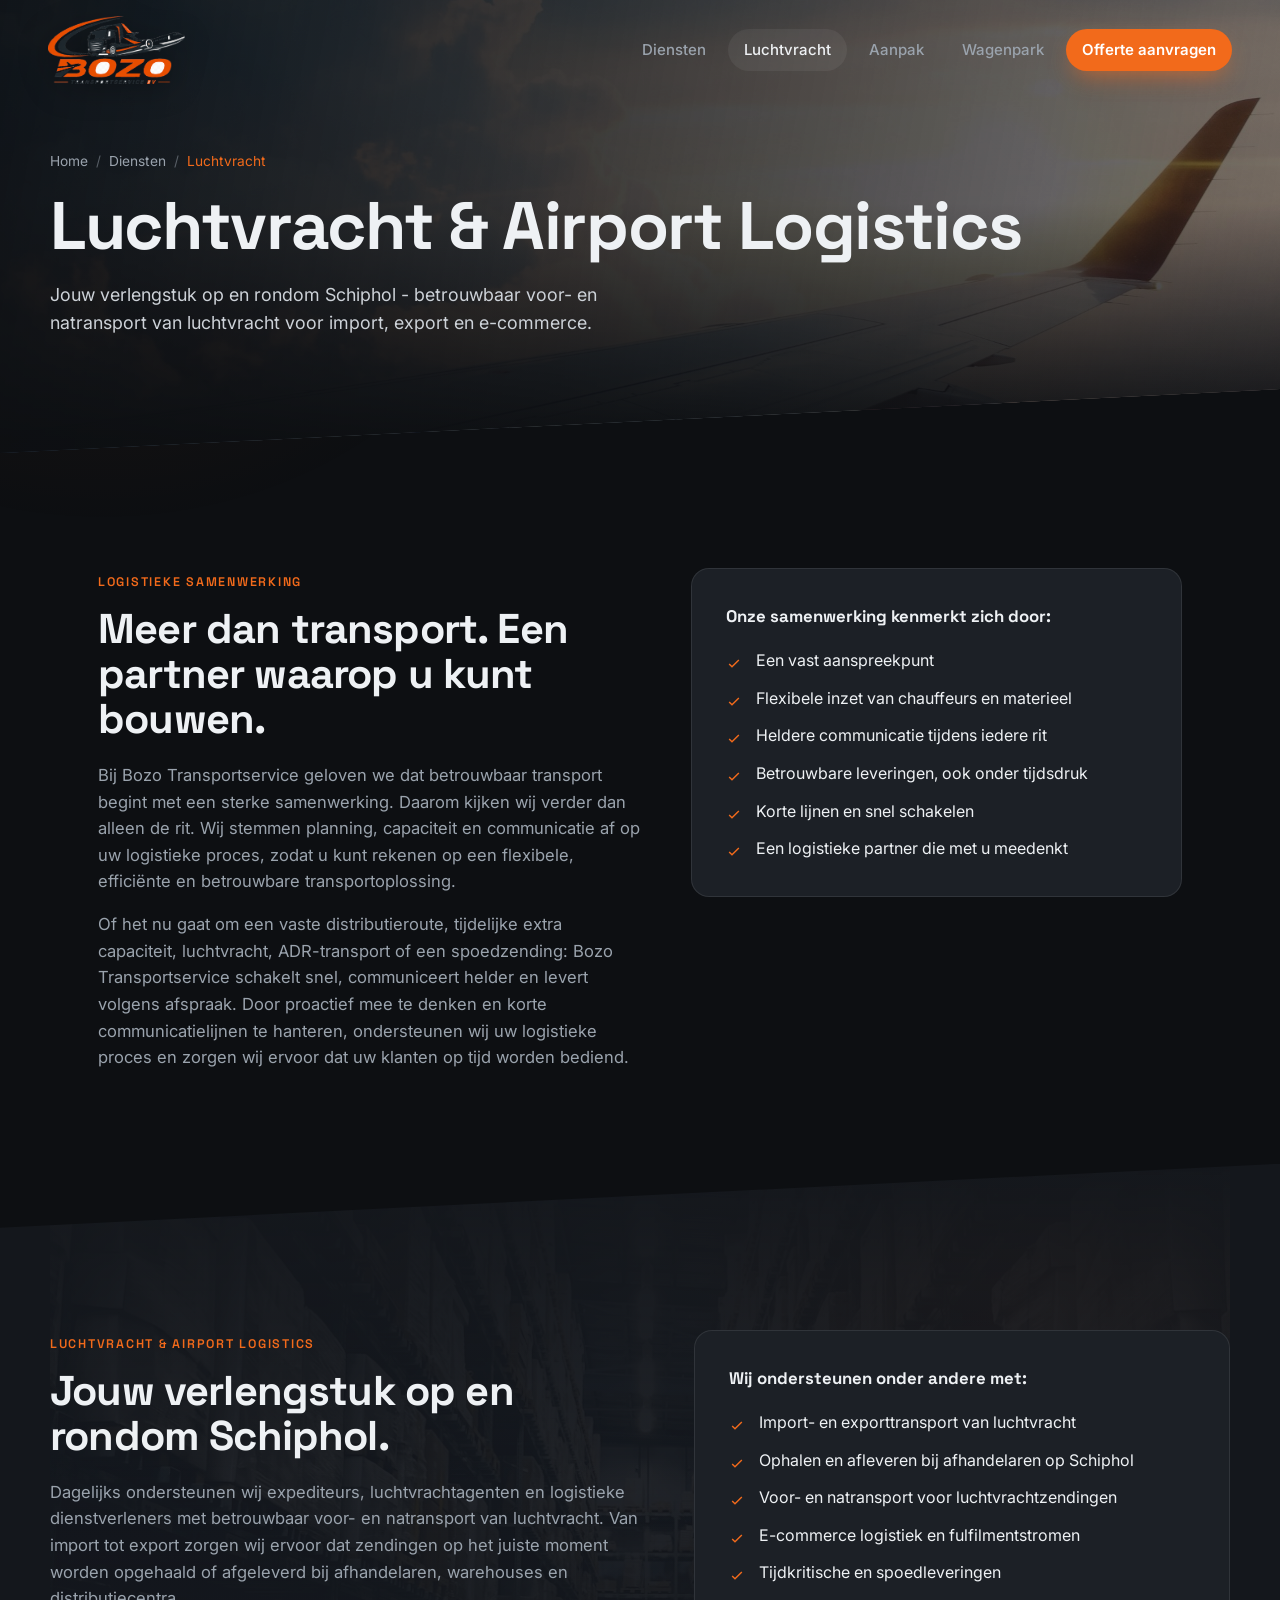
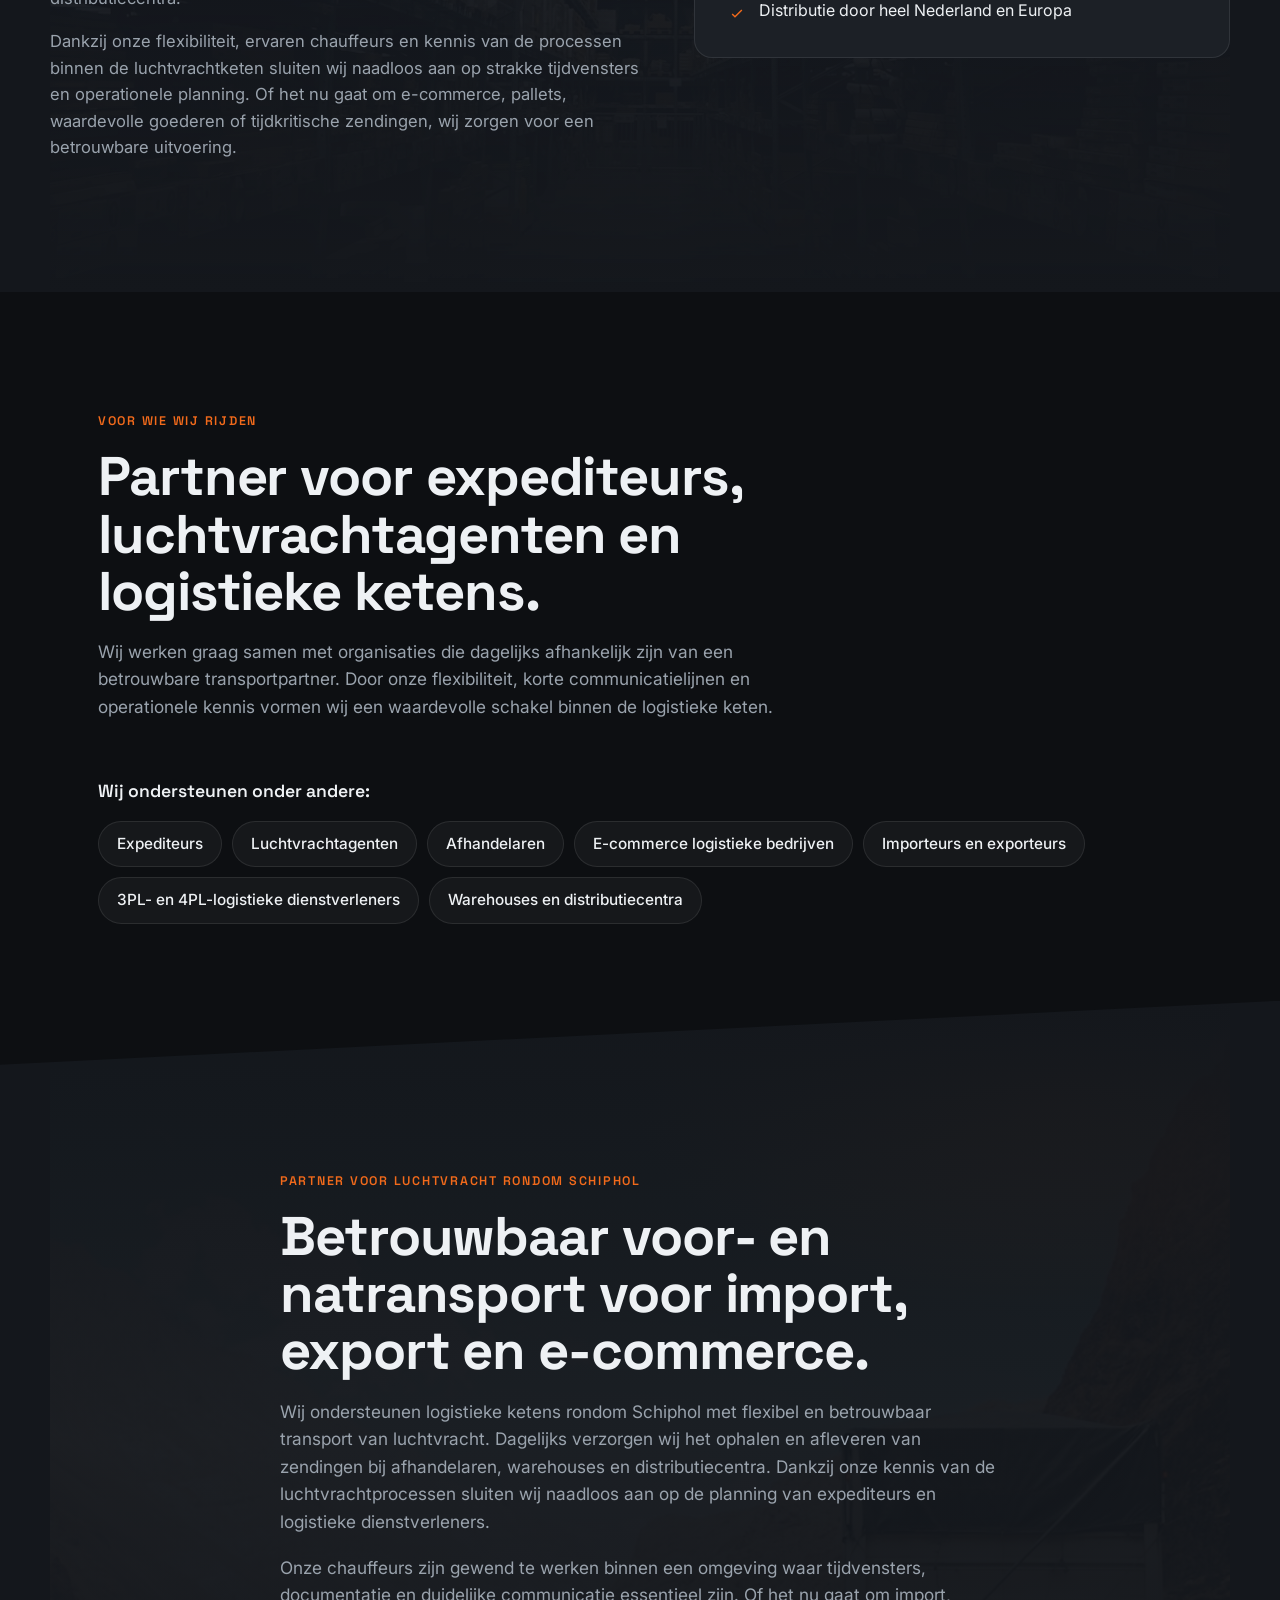
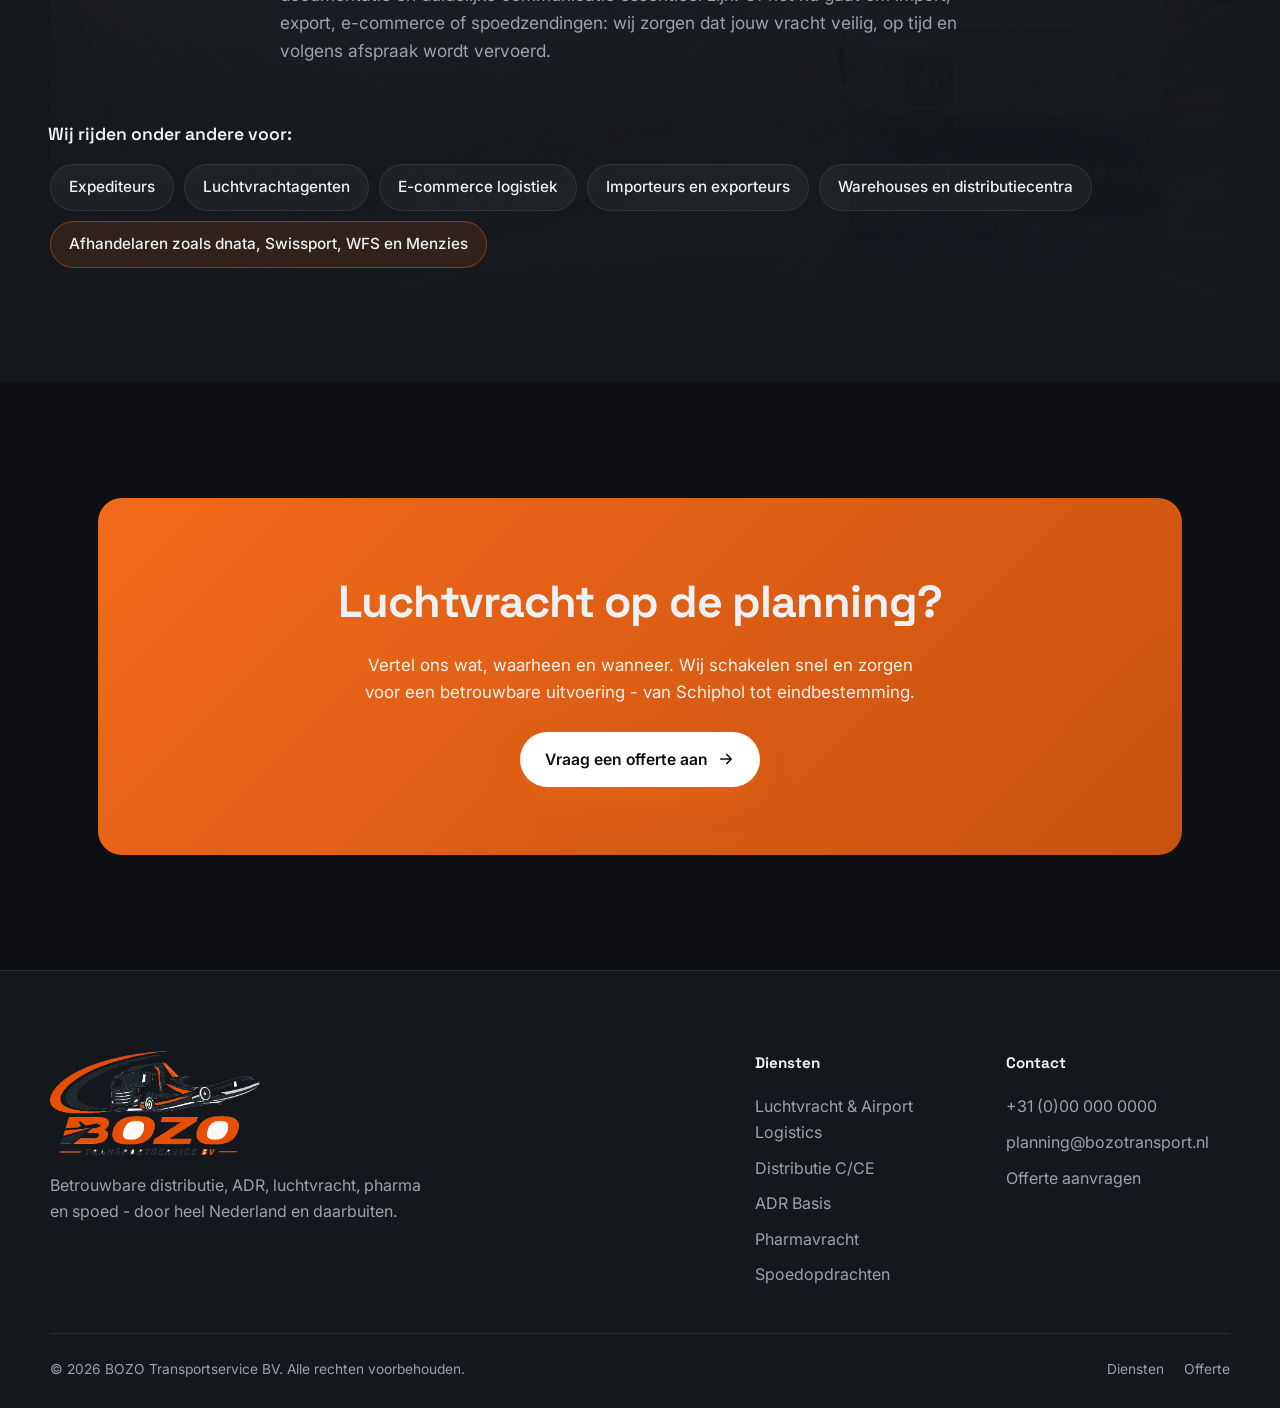
==== commit b05901bb: "Logistieke samenwerking-tekst bijgewerkt met bedrijfsnaam, u-vorm en 6 kenmerken Co-Authored-By: Cla" ====
--- a/diensten/luchtvracht/index.html
+++ b/diensten/luchtvracht/index.html
@@ -57,9 +57,9 @@
       <div class="info-grid reveal">
         <div class="info-copy">
           <span class="eyebrow">Logistieke samenwerking</span>
-          <h2>Meer dan transport. Een partner waarop je kunt bouwen.</h2>
-          <p>Wij geloven dat betrouwbaar transport begint met een sterke samenwerking. Daarom denken we verder dan alleen de rit. We stemmen planning, capaciteit en communicatie af op jouw logistieke proces, zodat je altijd kunt rekenen op een flexibele en betrouwbare oplossing.</p>
-          <p>Of het nu gaat om een vaste distributieroute, tijdelijke extra capaciteit of een spoedzending: wij schakelen snel, communiceren helder en leveren volgens afspraak. Zo houd jij grip op je planning en kunnen jouw klanten rekenen op een tijdige levering.</p>
+          <h2>Meer dan transport. Een partner waarop u kunt bouwen.</h2>
+          <p>Bij Bozo Transportservice geloven we dat betrouwbaar transport begint met een sterke samenwerking. Daarom kijken wij verder dan alleen de rit. Wij stemmen planning, capaciteit en communicatie af op uw logistieke proces, zodat u kunt rekenen op een flexibele, effici&euml;nte en betrouwbare transportoplossing.</p>
+          <p>Of het nu gaat om een vaste distributieroute, tijdelijke extra capaciteit, luchtvracht, ADR-transport of een spoedzending: Bozo Transportservice schakelt snel, communiceert helder en levert volgens afspraak. Door proactief mee te denken en korte communicatielijnen te hanteren, ondersteunen wij uw logistieke proces en zorgen wij ervoor dat uw klanten op tijd worden bediend.</p>
         </div>
         <div class="info-card">
           <h3>Onze samenwerking kenmerkt zich door:</h3>
@@ -68,6 +68,8 @@
             <li>Flexibele inzet van chauffeurs en materieel</li>
             <li>Heldere communicatie tijdens iedere rit</li>
             <li>Betrouwbare leveringen, ook onder tijdsdruk</li>
+            <li>Korte lijnen en snel schakelen</li>
+            <li>Een logistieke partner die met u meedenkt</li>
           </ul>
         </div>
       </div>
--- a/styles.css
+++ b/styles.css
@@ -416,3 +416,46 @@
   .hero { clip-path: polygon(0 0, 100% 0, 100% calc(100% - 9vw), 0 100%); }
   .slant-top { clip-path: polygon(0 7vw, 100% 0, 100% 100%, 0 100%); }
 }
+
+/* ------------------------------------------------------------ ACCORDION (diensten) */
+.accordion { border-top: 1px solid var(--line); }
+.acc-item { border-bottom: 1px solid var(--line); transition: background .3s var(--ease); }
+.acc-item.open { background: rgba(255,255,255,.02); }
+.acc-head {
+  width: 100%; display: flex; align-items: center; gap: clamp(14px,2vw,22px);
+  padding: clamp(20px,2.4vw,28px) clamp(8px,1.5vw,16px); background: none; border: 0;
+  cursor: pointer; text-align: left; color: var(--text); font-family: inherit;
+}
+.acc-num { font-family: 'Space Grotesk'; font-weight: 700; font-size: 1.05rem; color: rgba(255,255,255,.22); min-width: 30px; transition: color .3s; }
+.acc-item.open .acc-num { color: var(--orange); }
+.acc-icon-chip {
+  width: 48px; height: 48px; flex-shrink: 0; display: grid; place-items: center;
+  border-radius: 12px; background: rgba(242,106,27,.1); color: var(--orange);
+  border: 1px solid rgba(242,106,27,.22); transition: background .3s, color .3s;
+}
+.acc-icon-chip svg { width: 25px; height: 25px; }
+.acc-item.open .acc-icon-chip { background: var(--orange); color: #fff; border-color: transparent; }
+.acc-titles { display: flex; flex-direction: column; gap: 3px; flex: 1; min-width: 0; }
+.acc-title { font-family: 'Space Grotesk'; font-weight: 600; font-size: clamp(1.12rem,2vw,1.5rem); letter-spacing: -.01em; line-height: 1.15; }
+.acc-sub { color: var(--muted); font-size: .95rem; }
+.acc-item.open .acc-sub { color: var(--orange-soft); }
+.acc-toggle {
+  width: 40px; height: 40px; flex-shrink: 0; border-radius: 50%; border: 1px solid var(--line);
+  display: grid; place-items: center; color: var(--muted); transition: all .35s var(--ease);
+}
+.acc-toggle svg { width: 18px; height: 18px; }
+.acc-head:hover .acc-toggle { border-color: rgba(242,106,27,.5); color: var(--orange); }
+.acc-item.open .acc-toggle { background: var(--orange); border-color: var(--orange); color: #fff; transform: rotate(45deg); }
+.acc-body { display: grid; grid-template-rows: 0fr; transition: grid-template-rows .45s var(--ease); }
+.acc-item.open .acc-body { grid-template-rows: 1fr; }
+.acc-body-inner { overflow: hidden; }
+.acc-content { padding: 0 clamp(8px,1.5vw,16px) 6px clamp(48px,6vw,100px); max-width: 900px; }
+.acc-content p { color: var(--muted); font-size: 1.04rem; margin-bottom: 16px; }
+.acc-link { display: inline-flex; align-items: center; gap: 8px; margin: 2px 0 26px; color: var(--orange); font-weight: 600; }
+.acc-link svg { transition: transform .25s var(--ease); }
+.acc-link:hover svg { transform: translateX(4px); }
+
+@media (max-width: 680px) {
+  .acc-icon-chip { display: none; }
+  .acc-content { padding-left: clamp(8px,4vw,16px); }
+}
